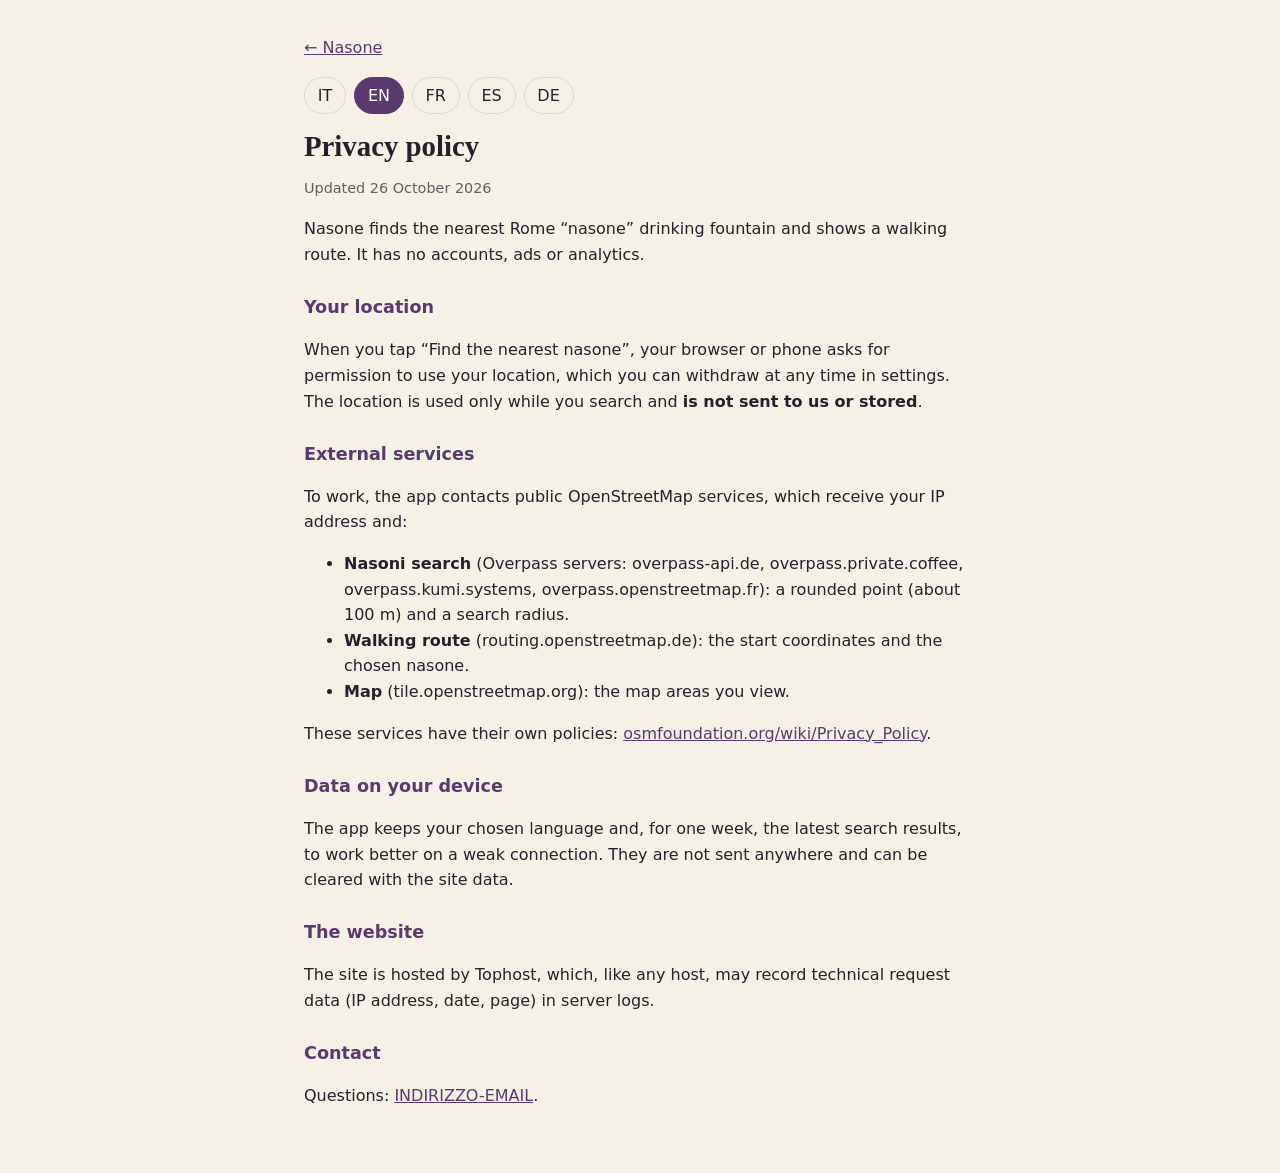
==== privacy.html @ 3de3d8a5 "Nasone: app per le fontanelle di Roma (5 lingue, storia e curiosità, grafica porpora) Co-Authored-By" ====
<!doctype html>
<html lang="it">
<head>
<meta charset="utf-8"><meta name="viewport" content="width=device-width,initial-scale=1">
<title>Nasone — Privacy</title><meta name="robots" content="noindex">
<meta name="theme-color" content="#5a3a6e">
<style>
:root{--carta:#f6f1e7;--testo:#26202c;--verde:#5a3a6e;--linea:#ddd5df}
@media (prefers-color-scheme:dark){:root{--carta:#1b1620;--testo:#efe9f2;--verde:#c4a8dc;--linea:#3a3142}}
body{margin:0;background:var(--carta);color:var(--testo);font:1rem/1.6 system-ui,-apple-system,"Segoe UI",Roboto,sans-serif}
main{max-width:42rem;margin:0 auto;padding:1.2rem 1rem 3rem}
h1{font:700 1.8rem Georgia,serif;margin:.2rem 0 .3rem}h2{font-size:1.1rem;margin:1.6rem 0 .3rem;color:var(--verde)}
a{color:var(--verde)}nav{display:flex;flex-wrap:wrap;gap:.5rem;margin:.6rem 0 1rem}nav button{font:inherit;padding:.3rem .8rem;border:1px solid var(--linea);border-radius:999px;background:none;color:inherit;cursor:pointer}nav button[aria-pressed=true]{background:#5a3a6e;color:#fff;border-color:#5a3a6e}
section[hidden]{display:none}.upd{opacity:.7;font-size:.9rem}img.hero{display:block;width:150px;height:auto;margin:.5rem auto 1rem}
</style>
</head>
<body><main>
<p><a href="./">← Nasone</a></p>

<nav aria-label="Lingua / Language"><button data-l="it">IT</button><button data-l="en">EN</button><button data-l="fr">FR</button><button data-l="es">ES</button><button data-l="de">DE</button></nav>
<section data-l="it"><h1>Informativa sulla privacy</h1><p class="upd">Aggiornata il 26 ottobre 2026</p>
<p>Nasone trova la fontanella romana «nasone» più vicina a te e mostra il percorso a piedi. Non ha account, pubblicità né strumenti di analisi.</p>
<h2>La tua posizione</h2>
<p>Se premi «Trova il nasone più vicino», il browser o il telefono ti chiede il permesso di usare la posizione. Il permesso si può revocare in qualsiasi momento dalle impostazioni. La posizione viene usata solo mentre cerchi e <strong>non viene inviata a noi né salvata</strong>.</p>
<h2>Servizi esterni usati</h2>
<p>Per funzionare l’app contatta servizi pubblici di OpenStreetMap, che ricevono il tuo indirizzo IP e:</p>
<ul><li><strong>Ricerca dei nasoni</strong> (server Overpass: overpass-api.de, overpass.private.coffee, overpass.kumi.systems, overpass.openstreetmap.fr): un punto arrotondato (circa 100 m) e un raggio di ricerca.</li>
<li><strong>Percorso a piedi</strong> (routing.openstreetmap.de): le coordinate di partenza e del nasone scelto.</li>
<li><strong>Mappa</strong> (tile.openstreetmap.org): le zone di mappa che vedi.</li></ul>
<p>Questi servizi hanno proprie informative: <a href="https://osmfoundation.org/wiki/Privacy_Policy">osmfoundation.org/wiki/Privacy_Policy</a>.</p>
<h2>Dati sul tuo dispositivo</h2>
<p>L’app conserva sul dispositivo la lingua scelta e, per una settimana, gli ultimi risultati di ricerca, per funzionare meglio con poca rete. Non vengono inviati altrove e si cancellano dai dati del sito.</p>
<h2>Il sito</h2>
<p>Il sito è ospitato da Tophost, che come ogni hosting può registrare i dati tecnici delle richieste (indirizzo IP, data, pagina) nei log del server.</p>
<h2>Contatti</h2>
<p>Per domande: <a href="mailto:INDIRIZZO-EMAIL">INDIRIZZO-EMAIL</a>.</p></section><section data-l="en" hidden><h1>Privacy policy</h1><p class="upd">Updated 26 October 2026</p>
<p>Nasone finds the nearest Rome “nasone” drinking fountain and shows a walking route. It has no accounts, ads or analytics.</p>
<h2>Your location</h2>
<p>When you tap “Find the nearest nasone”, your browser or phone asks for permission to use your location, which you can withdraw at any time in settings. The location is used only while you search and <strong>is not sent to us or stored</strong>.</p>
<h2>External services</h2>
<p>To work, the app contacts public OpenStreetMap services, which receive your IP address and:</p>
<ul><li><strong>Nasoni search</strong> (Overpass servers: overpass-api.de, overpass.private.coffee, overpass.kumi.systems, overpass.openstreetmap.fr): a rounded point (about 100 m) and a search radius.</li>
<li><strong>Walking route</strong> (routing.openstreetmap.de): the start coordinates and the chosen nasone.</li>
<li><strong>Map</strong> (tile.openstreetmap.org): the map areas you view.</li></ul>
<p>These services have their own policies: <a href="https://osmfoundation.org/wiki/Privacy_Policy">osmfoundation.org/wiki/Privacy_Policy</a>.</p>
<h2>Data on your device</h2>
<p>The app keeps your chosen language and, for one week, the latest search results, to work better on a weak connection. They are not sent anywhere and can be cleared with the site data.</p>
<h2>The website</h2>
<p>The site is hosted by Tophost, which, like any host, may record technical request data (IP address, date, page) in server logs.</p>
<h2>Contact</h2>
<p>Questions: <a href="mailto:INDIRIZZO-EMAIL">INDIRIZZO-EMAIL</a>.</p></section><section data-l="fr" hidden><h1>Politique de confidentialité</h1><p class="upd">Mise à jour le 26 octobre 2026</p>
<p>Nasone trouve la fontaine romaine « nasone » la plus proche et affiche l’itinéraire à pied. Il n’y a ni compte, ni publicité, ni outil d’analyse.</p>
<h2>Votre position</h2>
<p>Lorsque vous touchez « Trouver le nasone le plus proche », votre navigateur ou téléphone demande l’autorisation d’utiliser la position, que vous pouvez retirer à tout moment dans les réglages. La position n’est utilisée que pendant la recherche et <strong>n’est ni envoyée à nous ni conservée</strong>.</p>
<h2>Services externes</h2>
<p>Pour fonctionner, l’application contacte des services publics d’OpenStreetMap, qui reçoivent votre adresse IP et :</p>
<ul><li><strong>Recherche des nasoni</strong> (serveurs Overpass : overpass-api.de, overpass.private.coffee, overpass.kumi.systems, overpass.openstreetmap.fr) : un point arrondi (environ 100 m) et un rayon de recherche.</li>
<li><strong>Itinéraire à pied</strong> (routing.openstreetmap.de) : les coordonnées de départ et du nasone choisi.</li>
<li><strong>Carte</strong> (tile.openstreetmap.org) : les zones de carte affichées.</li></ul>
<p>Ces services ont leurs propres politiques : <a href="https://osmfoundation.org/wiki/Privacy_Policy">osmfoundation.org/wiki/Privacy_Policy</a>.</p>
<h2>Données sur votre appareil</h2>
<p>L’application conserve la langue choisie et, pendant une semaine, les derniers résultats de recherche, pour mieux fonctionner avec un réseau faible. Ils ne sont envoyés nulle part et s’effacent avec les données du site.</p>
<h2>Le site</h2>
<p>Le site est hébergé par Tophost, qui, comme tout hébergeur, peut enregistrer des données techniques des requêtes (adresse IP, date, page) dans ses journaux.</p>
<h2>Contact</h2>
<p>Questions : <a href="mailto:INDIRIZZO-EMAIL">INDIRIZZO-EMAIL</a>.</p></section><section data-l="es" hidden><h1>Política de privacidad</h1><p class="upd">Actualizada el 26 de octubre de 2026</p>
<p>Nasone encuentra la fuente romana «nasone» más cercana y muestra la ruta a pie. No tiene cuentas, publicidad ni herramientas de análisis.</p>
<h2>Tu ubicación</h2>
<p>Cuando pulsas «Encontrar el nasone más cercano», tu navegador o teléfono te pide permiso para usar la ubicación, que puedes retirar en cualquier momento en los ajustes. La ubicación solo se usa mientras buscas y <strong>no se nos envía ni se guarda</strong>.</p>
<h2>Servicios externos</h2>
<p>Para funcionar, la aplicación contacta con servicios públicos de OpenStreetMap, que reciben tu dirección IP y:</p>
<ul><li><strong>Búsqueda de nasoni</strong> (servidores Overpass: overpass-api.de, overpass.private.coffee, overpass.kumi.systems, overpass.openstreetmap.fr): un punto redondeado (unos 100 m) y un radio de búsqueda.</li>
<li><strong>Ruta a pie</strong> (routing.openstreetmap.de): las coordenadas de salida y del nasone elegido.</li>
<li><strong>Mapa</strong> (tile.openstreetmap.org): las zonas del mapa que ves.</li></ul>
<p>Estos servicios tienen sus propias políticas: <a href="https://osmfoundation.org/wiki/Privacy_Policy">osmfoundation.org/wiki/Privacy_Policy</a>.</p>
<h2>Datos en tu dispositivo</h2>
<p>La aplicación guarda en el dispositivo el idioma elegido y, durante una semana, los últimos resultados de búsqueda, para funcionar mejor con poca cobertura. No se envían a ningún sitio y se borran con los datos del sitio.</p>
<h2>El sitio web</h2>
<p>El sitio está alojado en Tophost, que, como cualquier alojamiento, puede registrar datos técnicos de las solicitudes (dirección IP, fecha, página) en sus registros.</p>
<h2>Contacto</h2>
<p>Preguntas: <a href="mailto:INDIRIZZO-EMAIL">INDIRIZZO-EMAIL</a>.</p></section><section data-l="de" hidden><h1>Datenschutzerklärung</h1><p class="upd">Stand: 26. Oktober 2026</p>
<p>Nasone findet den nächsten römischen „Nasone“-Brunnen und zeigt den Fußweg. Es gibt keine Konten, keine Werbung und keine Analysewerkzeuge.</p>
<h2>Dein Standort</h2>
<p>Wenn du „Nächsten Nasone finden“ antippst, fragt dein Browser oder Telefon nach der Erlaubnis, den Standort zu nutzen; du kannst sie jederzeit in den Einstellungen widerrufen. Der Standort wird nur während der Suche verwendet und <strong>weder an uns gesendet noch gespeichert</strong>.</p>
<h2>Externe Dienste</h2>
<p>Zum Funktionieren ruft die App öffentliche Dienste von OpenStreetMap auf, die deine IP-Adresse erhalten und dazu:</p>
<ul><li><strong>Suche nach Nasoni</strong> (Overpass-Server: overpass-api.de, overpass.private.coffee, overpass.kumi.systems, overpass.openstreetmap.fr): einen gerundeten Punkt (ca. 100 m) und einen Suchradius.</li>
<li><strong>Fußweg</strong> (routing.openstreetmap.de): die Startkoordinaten und den gewählten Nasone.</li>
<li><strong>Karte</strong> (tile.openstreetmap.org): die angezeigten Kartenausschnitte.</li></ul>
<p>Diese Dienste haben eigene Datenschutzrichtlinien: <a href="https://osmfoundation.org/wiki/Privacy_Policy">osmfoundation.org/wiki/Privacy_Policy</a>.</p>
<h2>Daten auf deinem Gerät</h2>
<p>Die App speichert auf dem Gerät die gewählte Sprache und eine Woche lang die letzten Suchergebnisse, damit sie bei schwacher Verbindung besser funktioniert. Sie werden nirgendwohin gesendet und lassen sich über die Websitedaten löschen.</p>
<h2>Die Website</h2>
<p>Die Website wird von Tophost gehostet, das wie jeder Hoster technische Anfragedaten (IP-Adresse, Datum, Seite) in Server-Logs speichern kann.</p>
<h2>Kontakt</h2>
<p>Fragen: <a href="mailto:INDIRIZZO-EMAIL">INDIRIZZO-EMAIL</a>.</p></section>
</main>
<script>
(function(){var L=['it','en','fr','es','de'],l=null;try{l=localStorage.getItem('nasone.lang')}catch(e){}
if(L.indexOf(l)<0){l='en';for(var i=0;i<(navigator.languages||[]).length;i++){var c=navigator.languages[i].slice(0,2).toLowerCase();if(L.indexOf(c)>=0){l=c;break}}}
function show(x){document.documentElement.lang=x;document.querySelectorAll('section').forEach(function(s){s.hidden=s.dataset.l!==x});document.querySelectorAll('nav button').forEach(function(b){b.setAttribute('aria-pressed',String(b.dataset.l===x))});try{localStorage.setItem('nasone.lang',x)}catch(e){}}
document.querySelectorAll('nav button').forEach(function(b){b.addEventListener('click',function(){show(b.dataset.l)})});show(l)})();
</script>
</body></html>
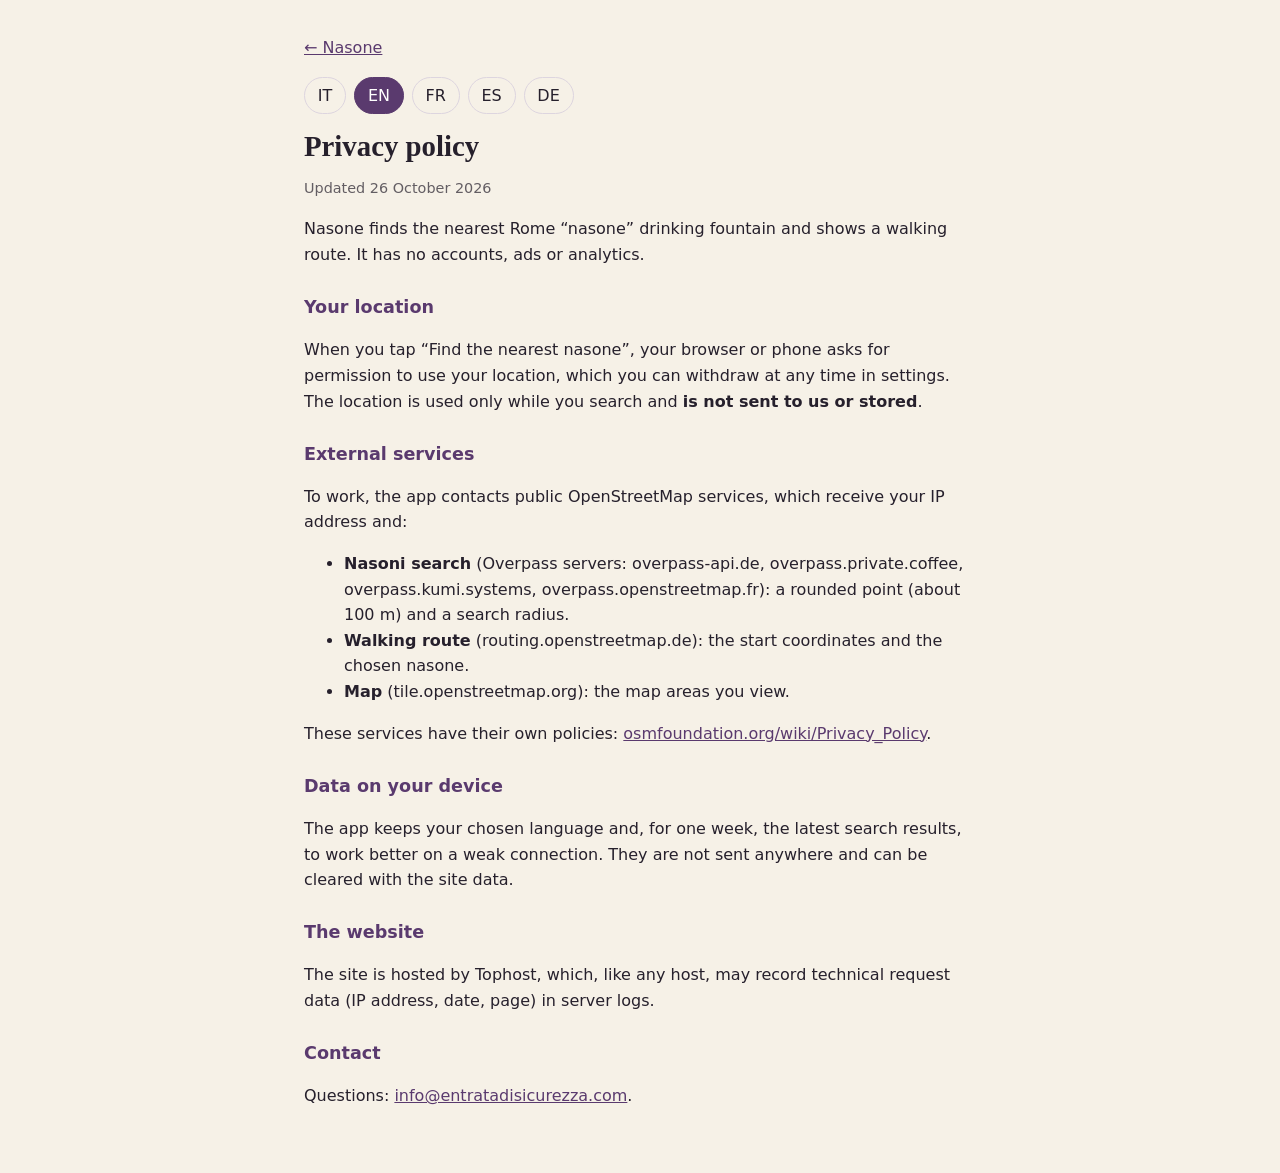
==== commit e1331ac4: "Pubblicazione su Google Play: guida completa, controllo del sito, email di contatto Co-Authored-By: " ====
--- a/privacy.html
+++ b/privacy.html
@@ -33,7 +33,7 @@
 <h2>Il sito</h2>
 <p>Il sito è ospitato da Tophost, che come ogni hosting può registrare i dati tecnici delle richieste (indirizzo IP, data, pagina) nei log del server.</p>
 <h2>Contatti</h2>
-<p>Per domande: <a href="mailto:INDIRIZZO-EMAIL">INDIRIZZO-EMAIL</a>.</p></section><section data-l="en" hidden><h1>Privacy policy</h1><p class="upd">Updated 26 October 2026</p>
+<p>Per domande: <a href="mailto:info@entratadisicurezza.com">info@entratadisicurezza.com</a>.</p></section><section data-l="en" hidden><h1>Privacy policy</h1><p class="upd">Updated 26 October 2026</p>
 <p>Nasone finds the nearest Rome “nasone” drinking fountain and shows a walking route. It has no accounts, ads or analytics.</p>
 <h2>Your location</h2>
 <p>When you tap “Find the nearest nasone”, your browser or phone asks for permission to use your location, which you can withdraw at any time in settings. The location is used only while you search and <strong>is not sent to us or stored</strong>.</p>
@@ -48,7 +48,7 @@
 <h2>The website</h2>
 <p>The site is hosted by Tophost, which, like any host, may record technical request data (IP address, date, page) in server logs.</p>
 <h2>Contact</h2>
-<p>Questions: <a href="mailto:INDIRIZZO-EMAIL">INDIRIZZO-EMAIL</a>.</p></section><section data-l="fr" hidden><h1>Politique de confidentialité</h1><p class="upd">Mise à jour le 26 octobre 2026</p>
+<p>Questions: <a href="mailto:info@entratadisicurezza.com">info@entratadisicurezza.com</a>.</p></section><section data-l="fr" hidden><h1>Politique de confidentialité</h1><p class="upd">Mise à jour le 26 octobre 2026</p>
 <p>Nasone trouve la fontaine romaine « nasone » la plus proche et affiche l’itinéraire à pied. Il n’y a ni compte, ni publicité, ni outil d’analyse.</p>
 <h2>Votre position</h2>
 <p>Lorsque vous touchez « Trouver le nasone le plus proche », votre navigateur ou téléphone demande l’autorisation d’utiliser la position, que vous pouvez retirer à tout moment dans les réglages. La position n’est utilisée que pendant la recherche et <strong>n’est ni envoyée à nous ni conservée</strong>.</p>
@@ -63,7 +63,7 @@
 <h2>Le site</h2>
 <p>Le site est hébergé par Tophost, qui, comme tout hébergeur, peut enregistrer des données techniques des requêtes (adresse IP, date, page) dans ses journaux.</p>
 <h2>Contact</h2>
-<p>Questions : <a href="mailto:INDIRIZZO-EMAIL">INDIRIZZO-EMAIL</a>.</p></section><section data-l="es" hidden><h1>Política de privacidad</h1><p class="upd">Actualizada el 26 de octubre de 2026</p>
+<p>Questions : <a href="mailto:info@entratadisicurezza.com">info@entratadisicurezza.com</a>.</p></section><section data-l="es" hidden><h1>Política de privacidad</h1><p class="upd">Actualizada el 26 de octubre de 2026</p>
 <p>Nasone encuentra la fuente romana «nasone» más cercana y muestra la ruta a pie. No tiene cuentas, publicidad ni herramientas de análisis.</p>
 <h2>Tu ubicación</h2>
 <p>Cuando pulsas «Encontrar el nasone más cercano», tu navegador o teléfono te pide permiso para usar la ubicación, que puedes retirar en cualquier momento en los ajustes. La ubicación solo se usa mientras buscas y <strong>no se nos envía ni se guarda</strong>.</p>
@@ -78,7 +78,7 @@
 <h2>El sitio web</h2>
 <p>El sitio está alojado en Tophost, que, como cualquier alojamiento, puede registrar datos técnicos de las solicitudes (dirección IP, fecha, página) en sus registros.</p>
 <h2>Contacto</h2>
-<p>Preguntas: <a href="mailto:INDIRIZZO-EMAIL">INDIRIZZO-EMAIL</a>.</p></section><section data-l="de" hidden><h1>Datenschutzerklärung</h1><p class="upd">Stand: 26. Oktober 2026</p>
+<p>Preguntas: <a href="mailto:info@entratadisicurezza.com">info@entratadisicurezza.com</a>.</p></section><section data-l="de" hidden><h1>Datenschutzerklärung</h1><p class="upd">Stand: 26. Oktober 2026</p>
 <p>Nasone findet den nächsten römischen „Nasone“-Brunnen und zeigt den Fußweg. Es gibt keine Konten, keine Werbung und keine Analysewerkzeuge.</p>
 <h2>Dein Standort</h2>
 <p>Wenn du „Nächsten Nasone finden“ antippst, fragt dein Browser oder Telefon nach der Erlaubnis, den Standort zu nutzen; du kannst sie jederzeit in den Einstellungen widerrufen. Der Standort wird nur während der Suche verwendet und <strong>weder an uns gesendet noch gespeichert</strong>.</p>
@@ -93,7 +93,7 @@
 <h2>Die Website</h2>
 <p>Die Website wird von Tophost gehostet, das wie jeder Hoster technische Anfragedaten (IP-Adresse, Datum, Seite) in Server-Logs speichern kann.</p>
 <h2>Kontakt</h2>
-<p>Fragen: <a href="mailto:INDIRIZZO-EMAIL">INDIRIZZO-EMAIL</a>.</p></section>
+<p>Fragen: <a href="mailto:info@entratadisicurezza.com">info@entratadisicurezza.com</a>.</p></section>
 </main>
 <script>
 (function(){var L=['it','en','fr','es','de'],l=null;try{l=localStorage.getItem('nasone.lang')}catch(e){}
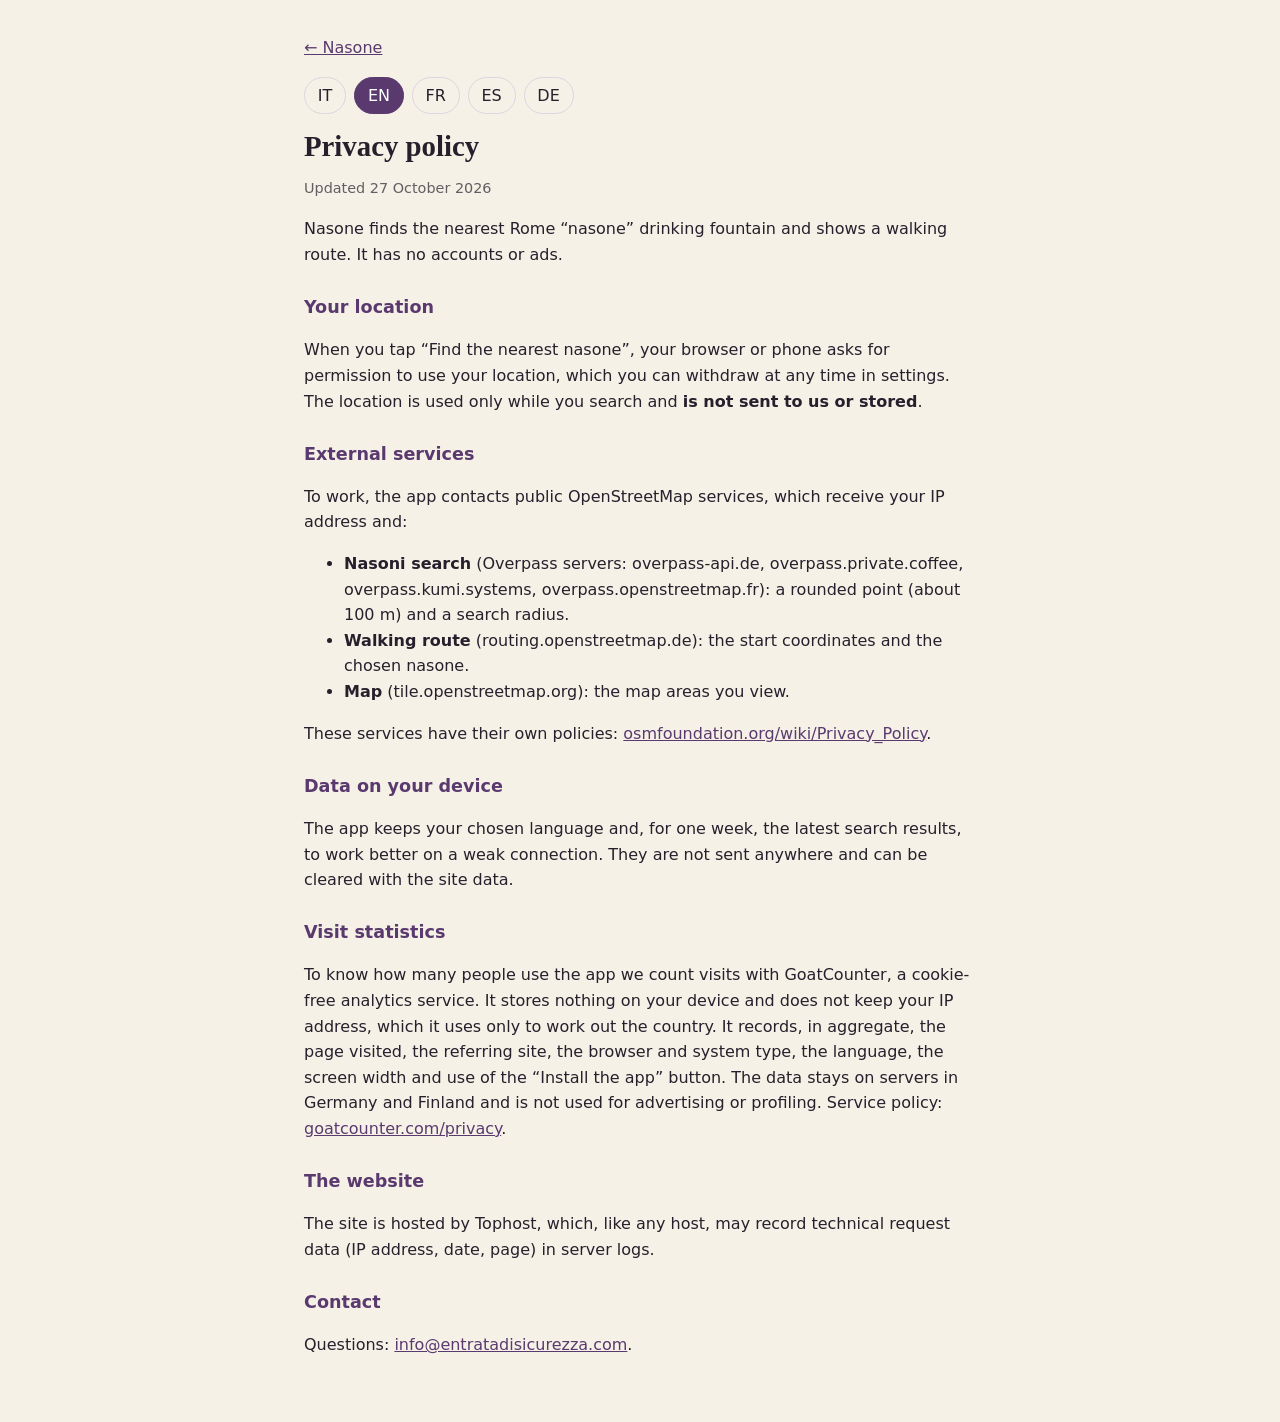
==== commit 87f2dda6: "Statistiche di visita senza cookie con GoatCounter Conta le visite alla cartella dell'app e l'uso de" ====
--- a/privacy.html
+++ b/privacy.html
@@ -18,8 +18,8 @@
 <p><a href="./">← Nasone</a></p>
 
 <nav aria-label="Lingua / Language"><button data-l="it">IT</button><button data-l="en">EN</button><button data-l="fr">FR</button><button data-l="es">ES</button><button data-l="de">DE</button></nav>
-<section data-l="it"><h1>Informativa sulla privacy</h1><p class="upd">Aggiornata il 26 ottobre 2026</p>
-<p>Nasone trova la fontanella romana «nasone» più vicina a te e mostra il percorso a piedi. Non ha account, pubblicità né strumenti di analisi.</p>
+<section data-l="it"><h1>Informativa sulla privacy</h1><p class="upd">Aggiornata il 27 ottobre 2026</p>
+<p>Nasone trova la fontanella romana «nasone» più vicina a te e mostra il percorso a piedi. Non ha account né pubblicità.</p>
 <h2>La tua posizione</h2>
 <p>Se premi «Trova il nasone più vicino», il browser o il telefono ti chiede il permesso di usare la posizione. Il permesso si può revocare in qualsiasi momento dalle impostazioni. La posizione viene usata solo mentre cerchi e <strong>non viene inviata a noi né salvata</strong>.</p>
 <h2>Servizi esterni usati</h2>
@@ -30,11 +30,13 @@
 <p>Questi servizi hanno proprie informative: <a href="https://osmfoundation.org/wiki/Privacy_Policy">osmfoundation.org/wiki/Privacy_Policy</a>.</p>
 <h2>Dati sul tuo dispositivo</h2>
 <p>L’app conserva sul dispositivo la lingua scelta e, per una settimana, gli ultimi risultati di ricerca, per funzionare meglio con poca rete. Non vengono inviati altrove e si cancellano dai dati del sito.</p>
+<h2>Statistiche di visita</h2>
+<p>Per sapere quante persone usano l’app contiamo le visite con GoatCounter, un servizio di statistica senza cookie. Non salva nulla sul tuo dispositivo e non conserva il tuo indirizzo IP, che usa solo per ricavare il paese. Registra in forma aggregata la pagina visitata, il sito di provenienza, il tipo di browser e di sistema, la lingua, la larghezza dello schermo e l’uso del pulsante «Installa l’app». I dati restano su server in Germania e Finlandia e non servono per pubblicità o profilazione. Informativa del servizio: <a href="https://www.goatcounter.com/privacy">goatcounter.com/privacy</a>.</p>
 <h2>Il sito</h2>
 <p>Il sito è ospitato da Tophost, che come ogni hosting può registrare i dati tecnici delle richieste (indirizzo IP, data, pagina) nei log del server.</p>
 <h2>Contatti</h2>
-<p>Per domande: <a href="mailto:info@entratadisicurezza.com">info@entratadisicurezza.com</a>.</p></section><section data-l="en" hidden><h1>Privacy policy</h1><p class="upd">Updated 26 October 2026</p>
-<p>Nasone finds the nearest Rome “nasone” drinking fountain and shows a walking route. It has no accounts, ads or analytics.</p>
+<p>Per domande: <a href="mailto:info@entratadisicurezza.com">info@entratadisicurezza.com</a>.</p></section><section data-l="en" hidden><h1>Privacy policy</h1><p class="upd">Updated 27 October 2026</p>
+<p>Nasone finds the nearest Rome “nasone” drinking fountain and shows a walking route. It has no accounts or ads.</p>
 <h2>Your location</h2>
 <p>When you tap “Find the nearest nasone”, your browser or phone asks for permission to use your location, which you can withdraw at any time in settings. The location is used only while you search and <strong>is not sent to us or stored</strong>.</p>
 <h2>External services</h2>
@@ -45,11 +47,13 @@
 <p>These services have their own policies: <a href="https://osmfoundation.org/wiki/Privacy_Policy">osmfoundation.org/wiki/Privacy_Policy</a>.</p>
 <h2>Data on your device</h2>
 <p>The app keeps your chosen language and, for one week, the latest search results, to work better on a weak connection. They are not sent anywhere and can be cleared with the site data.</p>
+<h2>Visit statistics</h2>
+<p>To know how many people use the app we count visits with GoatCounter, a cookie-free analytics service. It stores nothing on your device and does not keep your IP address, which it uses only to work out the country. It records, in aggregate, the page visited, the referring site, the browser and system type, the language, the screen width and use of the “Install the app” button. The data stays on servers in Germany and Finland and is not used for advertising or profiling. Service policy: <a href="https://www.goatcounter.com/privacy">goatcounter.com/privacy</a>.</p>
 <h2>The website</h2>
 <p>The site is hosted by Tophost, which, like any host, may record technical request data (IP address, date, page) in server logs.</p>
 <h2>Contact</h2>
-<p>Questions: <a href="mailto:info@entratadisicurezza.com">info@entratadisicurezza.com</a>.</p></section><section data-l="fr" hidden><h1>Politique de confidentialité</h1><p class="upd">Mise à jour le 26 octobre 2026</p>
-<p>Nasone trouve la fontaine romaine « nasone » la plus proche et affiche l’itinéraire à pied. Il n’y a ni compte, ni publicité, ni outil d’analyse.</p>
+<p>Questions: <a href="mailto:info@entratadisicurezza.com">info@entratadisicurezza.com</a>.</p></section><section data-l="fr" hidden><h1>Politique de confidentialité</h1><p class="upd">Mise à jour le 27 octobre 2026</p>
+<p>Nasone trouve la fontaine romaine « nasone » la plus proche et affiche l’itinéraire à pied. Il n’y a ni compte ni publicité.</p>
 <h2>Votre position</h2>
 <p>Lorsque vous touchez « Trouver le nasone le plus proche », votre navigateur ou téléphone demande l’autorisation d’utiliser la position, que vous pouvez retirer à tout moment dans les réglages. La position n’est utilisée que pendant la recherche et <strong>n’est ni envoyée à nous ni conservée</strong>.</p>
 <h2>Services externes</h2>
@@ -60,11 +64,13 @@
 <p>Ces services ont leurs propres politiques : <a href="https://osmfoundation.org/wiki/Privacy_Policy">osmfoundation.org/wiki/Privacy_Policy</a>.</p>
 <h2>Données sur votre appareil</h2>
 <p>L’application conserve la langue choisie et, pendant une semaine, les derniers résultats de recherche, pour mieux fonctionner avec un réseau faible. Ils ne sont envoyés nulle part et s’effacent avec les données du site.</p>
+<h2>Statistiques de visite</h2>
+<p>Pour savoir combien de personnes utilisent l’application, nous comptons les visites avec GoatCounter, un service de statistiques sans cookies. Il n’enregistre rien sur votre appareil et ne conserve pas votre adresse IP, qu’il utilise seulement pour déterminer le pays. Il enregistre de façon agrégée la page visitée, le site d’origine, le type de navigateur et de système, la langue, la largeur de l’écran et l’utilisation du bouton « Installer l’application ». Les données restent sur des serveurs en Allemagne et en Finlande et ne servent ni à la publicité ni au profilage. Politique du service : <a href="https://www.goatcounter.com/privacy">goatcounter.com/privacy</a>.</p>
 <h2>Le site</h2>
 <p>Le site est hébergé par Tophost, qui, comme tout hébergeur, peut enregistrer des données techniques des requêtes (adresse IP, date, page) dans ses journaux.</p>
 <h2>Contact</h2>
-<p>Questions : <a href="mailto:info@entratadisicurezza.com">info@entratadisicurezza.com</a>.</p></section><section data-l="es" hidden><h1>Política de privacidad</h1><p class="upd">Actualizada el 26 de octubre de 2026</p>
-<p>Nasone encuentra la fuente romana «nasone» más cercana y muestra la ruta a pie. No tiene cuentas, publicidad ni herramientas de análisis.</p>
+<p>Questions : <a href="mailto:info@entratadisicurezza.com">info@entratadisicurezza.com</a>.</p></section><section data-l="es" hidden><h1>Política de privacidad</h1><p class="upd">Actualizada el 27 de octubre de 2026</p>
+<p>Nasone encuentra la fuente romana «nasone» más cercana y muestra la ruta a pie. No tiene cuentas ni publicidad.</p>
 <h2>Tu ubicación</h2>
 <p>Cuando pulsas «Encontrar el nasone más cercano», tu navegador o teléfono te pide permiso para usar la ubicación, que puedes retirar en cualquier momento en los ajustes. La ubicación solo se usa mientras buscas y <strong>no se nos envía ni se guarda</strong>.</p>
 <h2>Servicios externos</h2>
@@ -75,11 +81,13 @@
 <p>Estos servicios tienen sus propias políticas: <a href="https://osmfoundation.org/wiki/Privacy_Policy">osmfoundation.org/wiki/Privacy_Policy</a>.</p>
 <h2>Datos en tu dispositivo</h2>
 <p>La aplicación guarda en el dispositivo el idioma elegido y, durante una semana, los últimos resultados de búsqueda, para funcionar mejor con poca cobertura. No se envían a ningún sitio y se borran con los datos del sitio.</p>
+<h2>Estadísticas de visitas</h2>
+<p>Para saber cuántas personas usan la aplicación contamos las visitas con GoatCounter, un servicio de estadísticas sin cookies. No guarda nada en tu dispositivo y no conserva tu dirección IP, que solo usa para deducir el país. Registra de forma agregada la página visitada, el sitio de procedencia, el tipo de navegador y de sistema, el idioma, el ancho de la pantalla y el uso del botón «Instalar la aplicación». Los datos quedan en servidores de Alemania y Finlandia y no se usan para publicidad ni para elaborar perfiles. Política del servicio: <a href="https://www.goatcounter.com/privacy">goatcounter.com/privacy</a>.</p>
 <h2>El sitio web</h2>
 <p>El sitio está alojado en Tophost, que, como cualquier alojamiento, puede registrar datos técnicos de las solicitudes (dirección IP, fecha, página) en sus registros.</p>
 <h2>Contacto</h2>
-<p>Preguntas: <a href="mailto:info@entratadisicurezza.com">info@entratadisicurezza.com</a>.</p></section><section data-l="de" hidden><h1>Datenschutzerklärung</h1><p class="upd">Stand: 26. Oktober 2026</p>
-<p>Nasone findet den nächsten römischen „Nasone“-Brunnen und zeigt den Fußweg. Es gibt keine Konten, keine Werbung und keine Analysewerkzeuge.</p>
+<p>Preguntas: <a href="mailto:info@entratadisicurezza.com">info@entratadisicurezza.com</a>.</p></section><section data-l="de" hidden><h1>Datenschutzerklärung</h1><p class="upd">Stand: 27. Oktober 2026</p>
+<p>Nasone findet den nächsten römischen „Nasone“-Brunnen und zeigt den Fußweg. Es gibt keine Konten und keine Werbung.</p>
 <h2>Dein Standort</h2>
 <p>Wenn du „Nächsten Nasone finden“ antippst, fragt dein Browser oder Telefon nach der Erlaubnis, den Standort zu nutzen; du kannst sie jederzeit in den Einstellungen widerrufen. Der Standort wird nur während der Suche verwendet und <strong>weder an uns gesendet noch gespeichert</strong>.</p>
 <h2>Externe Dienste</h2>
@@ -90,6 +98,8 @@
 <p>Diese Dienste haben eigene Datenschutzrichtlinien: <a href="https://osmfoundation.org/wiki/Privacy_Policy">osmfoundation.org/wiki/Privacy_Policy</a>.</p>
 <h2>Daten auf deinem Gerät</h2>
 <p>Die App speichert auf dem Gerät die gewählte Sprache und eine Woche lang die letzten Suchergebnisse, damit sie bei schwacher Verbindung besser funktioniert. Sie werden nirgendwohin gesendet und lassen sich über die Websitedaten löschen.</p>
+<h2>Besuchsstatistik</h2>
+<p>Um zu wissen, wie viele Menschen die App nutzen, zählen wir Besuche mit GoatCounter, einem Statistikdienst ohne Cookies. Er speichert nichts auf deinem Gerät und behält deine IP-Adresse nicht; sie dient nur zur Bestimmung des Landes. Erfasst werden zusammengefasst die besuchte Seite, die verweisende Website, Browser- und Systemtyp, Sprache, Bildschirmbreite und die Nutzung der Schaltfläche „App installieren“. Die Daten liegen auf Servern in Deutschland und Finnland und werden nicht für Werbung oder Profilbildung verwendet. Datenschutz des Dienstes: <a href="https://www.goatcounter.com/privacy">goatcounter.com/privacy</a>.</p>
 <h2>Die Website</h2>
 <p>Die Website wird von Tophost gehostet, das wie jeder Hoster technische Anfragedaten (IP-Adresse, Datum, Seite) in Server-Logs speichern kann.</p>
 <h2>Kontakt</h2>
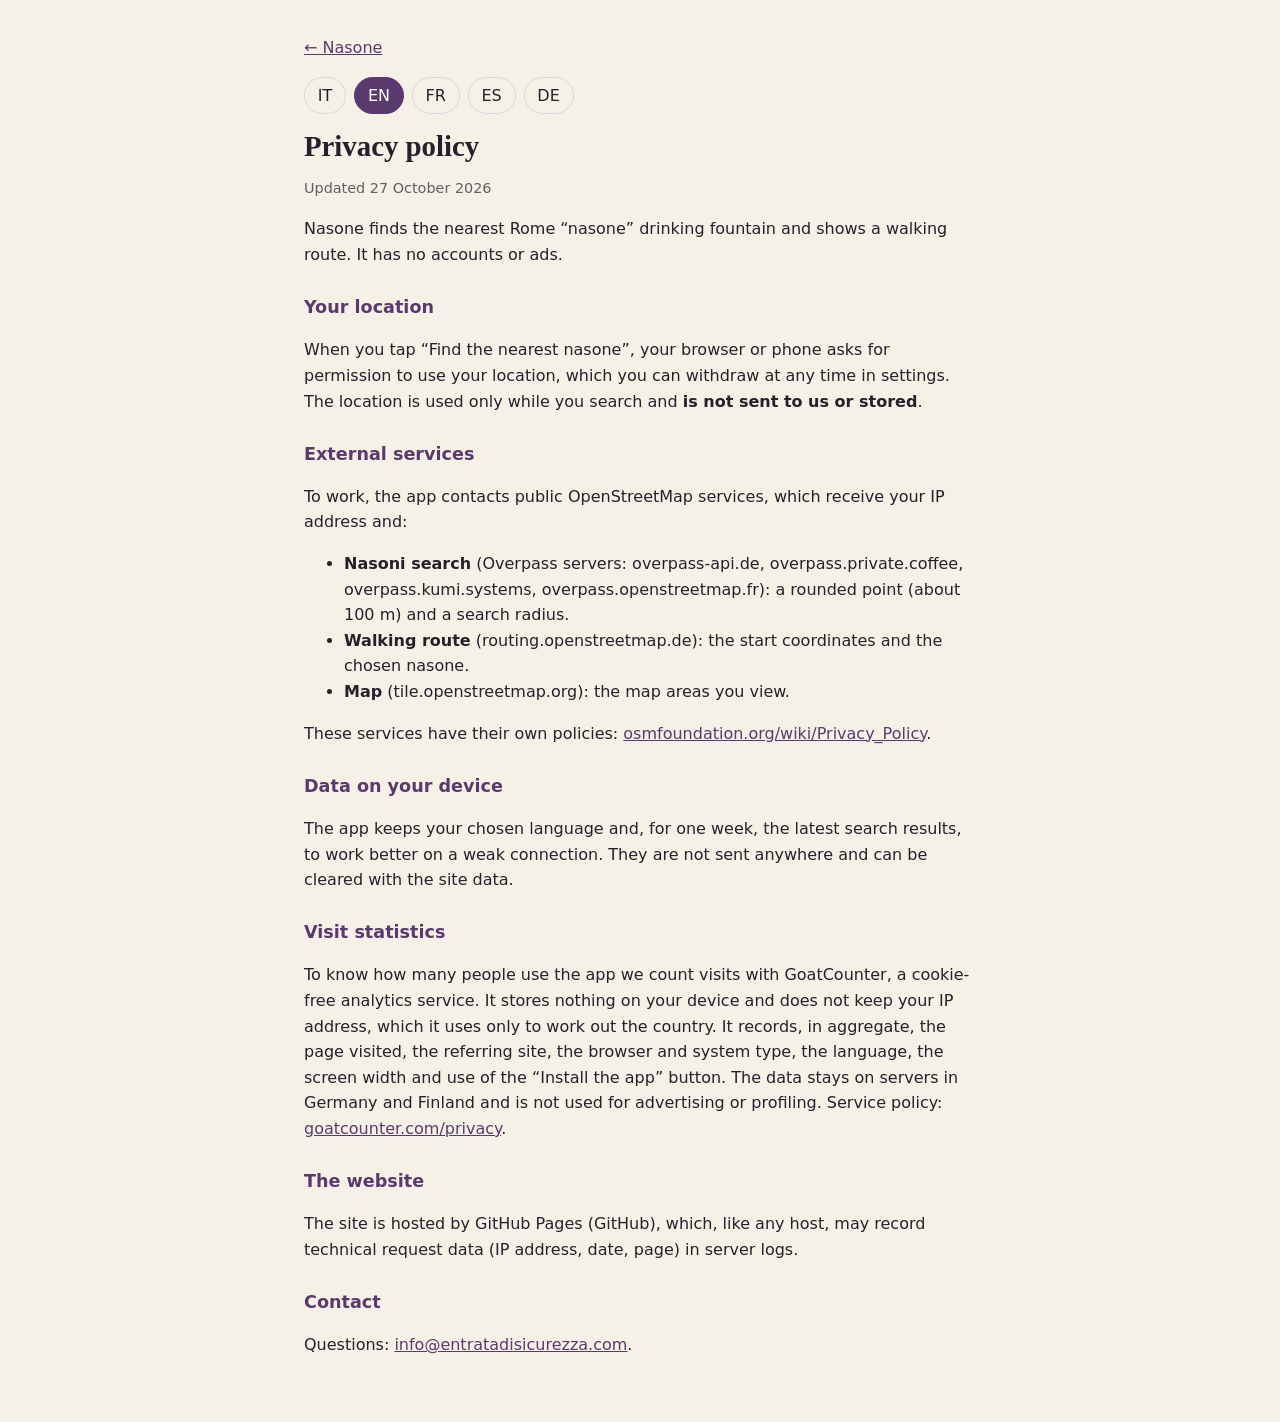
==== commit ebbb09b3: "Dati a tessere, pubblicazione su GitHub Pages, service worker rete-prima - data/t/: tessere di 0,25°" ====
--- a/privacy.html
+++ b/privacy.html
@@ -33,7 +33,7 @@
 <h2>Statistiche di visita</h2>
 <p>Per sapere quante persone usano l’app contiamo le visite con GoatCounter, un servizio di statistica senza cookie. Non salva nulla sul tuo dispositivo e non conserva il tuo indirizzo IP, che usa solo per ricavare il paese. Registra in forma aggregata la pagina visitata, il sito di provenienza, il tipo di browser e di sistema, la lingua, la larghezza dello schermo e l’uso del pulsante «Installa l’app». I dati restano su server in Germania e Finlandia e non servono per pubblicità o profilazione. Informativa del servizio: <a href="https://www.goatcounter.com/privacy">goatcounter.com/privacy</a>.</p>
 <h2>Il sito</h2>
-<p>Il sito è ospitato da Tophost, che come ogni hosting può registrare i dati tecnici delle richieste (indirizzo IP, data, pagina) nei log del server.</p>
+<p>Il sito è ospitato da GitHub Pages (GitHub), che come ogni hosting può registrare i dati tecnici delle richieste (indirizzo IP, data, pagina) nei log del server.</p>
 <h2>Contatti</h2>
 <p>Per domande: <a href="mailto:info@entratadisicurezza.com">info@entratadisicurezza.com</a>.</p></section><section data-l="en" hidden><h1>Privacy policy</h1><p class="upd">Updated 27 October 2026</p>
 <p>Nasone finds the nearest Rome “nasone” drinking fountain and shows a walking route. It has no accounts or ads.</p>
@@ -50,7 +50,7 @@
 <h2>Visit statistics</h2>
 <p>To know how many people use the app we count visits with GoatCounter, a cookie-free analytics service. It stores nothing on your device and does not keep your IP address, which it uses only to work out the country. It records, in aggregate, the page visited, the referring site, the browser and system type, the language, the screen width and use of the “Install the app” button. The data stays on servers in Germany and Finland and is not used for advertising or profiling. Service policy: <a href="https://www.goatcounter.com/privacy">goatcounter.com/privacy</a>.</p>
 <h2>The website</h2>
-<p>The site is hosted by Tophost, which, like any host, may record technical request data (IP address, date, page) in server logs.</p>
+<p>The site is hosted by GitHub Pages (GitHub), which, like any host, may record technical request data (IP address, date, page) in server logs.</p>
 <h2>Contact</h2>
 <p>Questions: <a href="mailto:info@entratadisicurezza.com">info@entratadisicurezza.com</a>.</p></section><section data-l="fr" hidden><h1>Politique de confidentialité</h1><p class="upd">Mise à jour le 27 octobre 2026</p>
 <p>Nasone trouve la fontaine romaine « nasone » la plus proche et affiche l’itinéraire à pied. Il n’y a ni compte ni publicité.</p>
@@ -67,7 +67,7 @@
 <h2>Statistiques de visite</h2>
 <p>Pour savoir combien de personnes utilisent l’application, nous comptons les visites avec GoatCounter, un service de statistiques sans cookies. Il n’enregistre rien sur votre appareil et ne conserve pas votre adresse IP, qu’il utilise seulement pour déterminer le pays. Il enregistre de façon agrégée la page visitée, le site d’origine, le type de navigateur et de système, la langue, la largeur de l’écran et l’utilisation du bouton « Installer l’application ». Les données restent sur des serveurs en Allemagne et en Finlande et ne servent ni à la publicité ni au profilage. Politique du service : <a href="https://www.goatcounter.com/privacy">goatcounter.com/privacy</a>.</p>
 <h2>Le site</h2>
-<p>Le site est hébergé par Tophost, qui, comme tout hébergeur, peut enregistrer des données techniques des requêtes (adresse IP, date, page) dans ses journaux.</p>
+<p>Le site est hébergé par GitHub Pages (GitHub), qui, comme tout hébergeur, peut enregistrer des données techniques des requêtes (adresse IP, date, page) dans ses journaux.</p>
 <h2>Contact</h2>
 <p>Questions : <a href="mailto:info@entratadisicurezza.com">info@entratadisicurezza.com</a>.</p></section><section data-l="es" hidden><h1>Política de privacidad</h1><p class="upd">Actualizada el 27 de octubre de 2026</p>
 <p>Nasone encuentra la fuente romana «nasone» más cercana y muestra la ruta a pie. No tiene cuentas ni publicidad.</p>
@@ -84,7 +84,7 @@
 <h2>Estadísticas de visitas</h2>
 <p>Para saber cuántas personas usan la aplicación contamos las visitas con GoatCounter, un servicio de estadísticas sin cookies. No guarda nada en tu dispositivo y no conserva tu dirección IP, que solo usa para deducir el país. Registra de forma agregada la página visitada, el sitio de procedencia, el tipo de navegador y de sistema, el idioma, el ancho de la pantalla y el uso del botón «Instalar la aplicación». Los datos quedan en servidores de Alemania y Finlandia y no se usan para publicidad ni para elaborar perfiles. Política del servicio: <a href="https://www.goatcounter.com/privacy">goatcounter.com/privacy</a>.</p>
 <h2>El sitio web</h2>
-<p>El sitio está alojado en Tophost, que, como cualquier alojamiento, puede registrar datos técnicos de las solicitudes (dirección IP, fecha, página) en sus registros.</p>
+<p>El sitio está alojado en GitHub Pages (GitHub), que, como cualquier alojamiento, puede registrar datos técnicos de las solicitudes (dirección IP, fecha, página) en sus registros.</p>
 <h2>Contacto</h2>
 <p>Preguntas: <a href="mailto:info@entratadisicurezza.com">info@entratadisicurezza.com</a>.</p></section><section data-l="de" hidden><h1>Datenschutzerklärung</h1><p class="upd">Stand: 27. Oktober 2026</p>
 <p>Nasone findet den nächsten römischen „Nasone“-Brunnen und zeigt den Fußweg. Es gibt keine Konten und keine Werbung.</p>
@@ -101,7 +101,7 @@
 <h2>Besuchsstatistik</h2>
 <p>Um zu wissen, wie viele Menschen die App nutzen, zählen wir Besuche mit GoatCounter, einem Statistikdienst ohne Cookies. Er speichert nichts auf deinem Gerät und behält deine IP-Adresse nicht; sie dient nur zur Bestimmung des Landes. Erfasst werden zusammengefasst die besuchte Seite, die verweisende Website, Browser- und Systemtyp, Sprache, Bildschirmbreite und die Nutzung der Schaltfläche „App installieren“. Die Daten liegen auf Servern in Deutschland und Finnland und werden nicht für Werbung oder Profilbildung verwendet. Datenschutz des Dienstes: <a href="https://www.goatcounter.com/privacy">goatcounter.com/privacy</a>.</p>
 <h2>Die Website</h2>
-<p>Die Website wird von Tophost gehostet, das wie jeder Hoster technische Anfragedaten (IP-Adresse, Datum, Seite) in Server-Logs speichern kann.</p>
+<p>Die Website wird von GitHub Pages (GitHub) gehostet, das wie jeder Hoster technische Anfragedaten (IP-Adresse, Datum, Seite) in Server-Logs speichern kann.</p>
 <h2>Kontakt</h2>
 <p>Fragen: <a href="mailto:info@entratadisicurezza.com">info@entratadisicurezza.com</a>.</p></section>
 </main>
